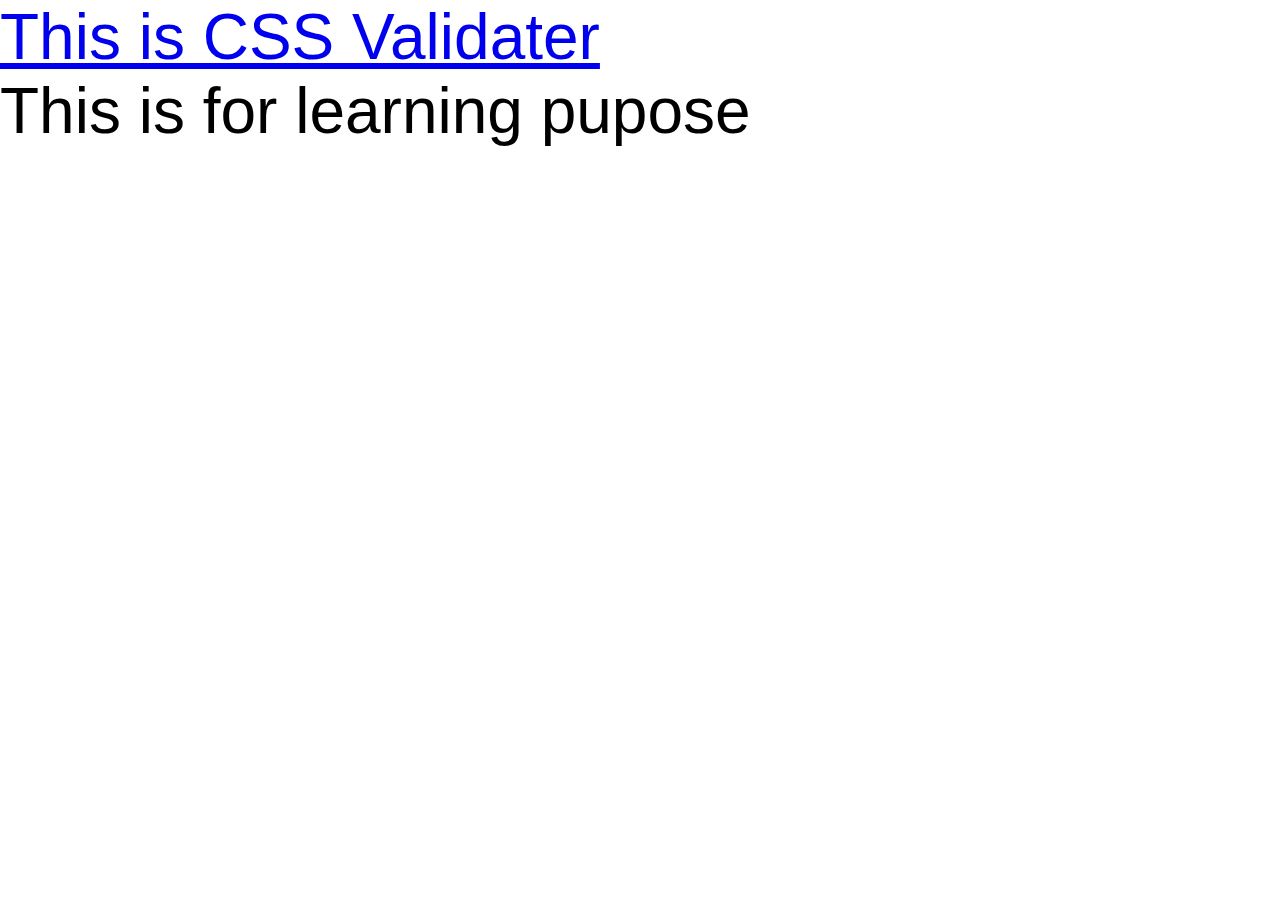
==== css-tutorial/index.html @ 2e0362c1 "Changes for CSS Tutorial" ====
<!DOCTYPE html>
<html lang="en">
<head>
    <meta charset="UTF-8">
    <meta http-equiv="X-UA-Compatible" content="IE=edge">
    <meta name="viewport" content="width=device-width, initial-scale=1.0">
    <title>Document</title>
    <link rel="stylesheet" href="css/style.css">
</head>
<body>
    <a target="_blank" href="https://jigsaw.w3.org/css-validator/">This is CSS Validater</a>
    <p>This is for learning pupose</p>
</body>
</html>
---- css-tutorial/css/style.css ----
*,html{
    margin: 0;
    padding: 0;
    box-sizing: border-box;
}
body{
    font-family: 'Roboto', sans-serif;
    font-size: 64px;
    
}
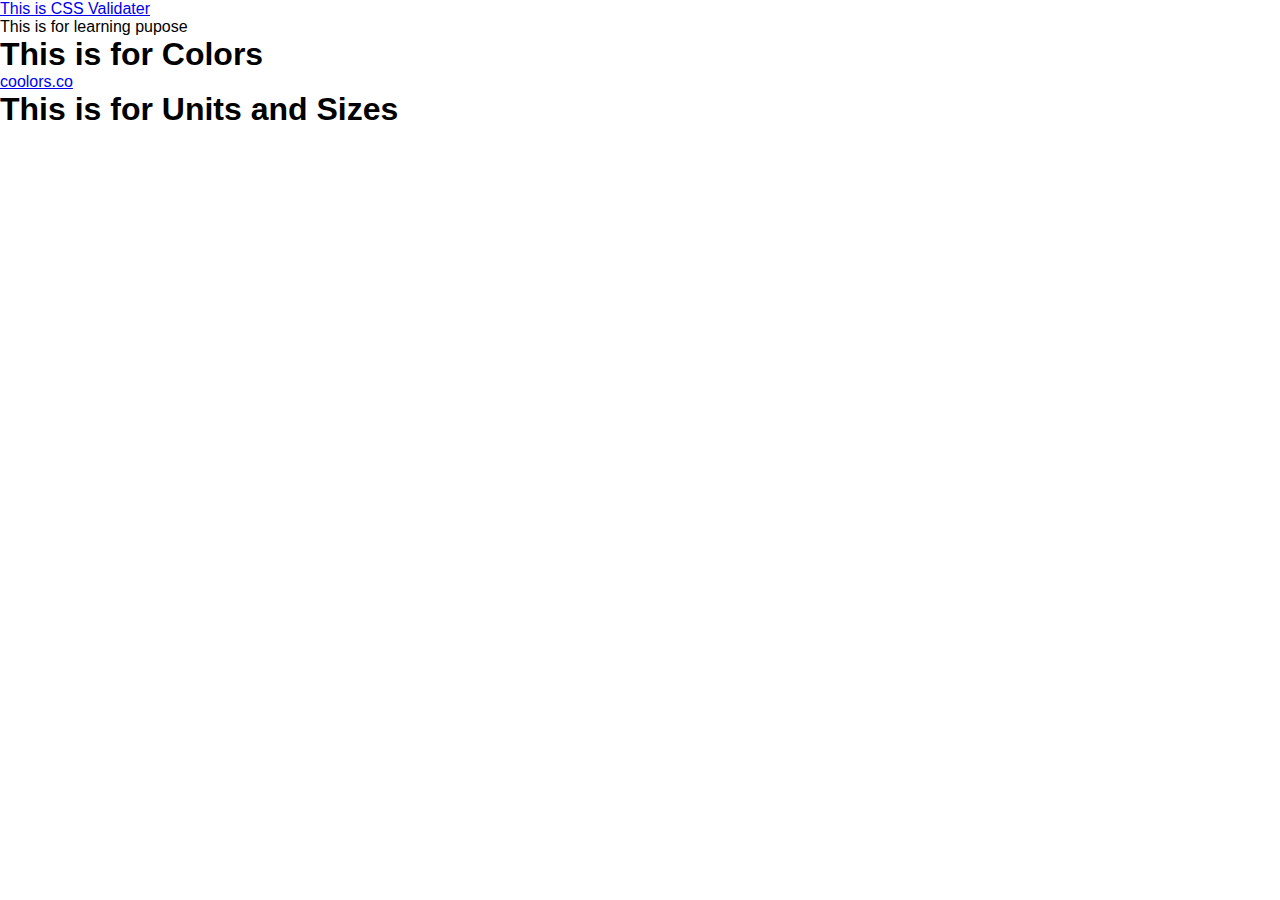
==== commit 4c203436: "Added color platate link" ====
--- a/css-tutorial/index.html
+++ b/css-tutorial/index.html
@@ -10,5 +10,14 @@
 <body>
     <a target="_blank" href="https://jigsaw.w3.org/css-validator/">This is CSS Validater</a>
     <p>This is for learning pupose</p>
+    
+    <section>
+        <h1>This is for Colors</h1>
+        <a target="_blank" href="https://coolors.co/">coolors.co</a>
+
+    </section>
+    <section>
+        <h1>This is for Units and Sizes</h1>
+    </section>
 </body>
 </html>--- a/css-tutorial/css/style.css
+++ b/css-tutorial/css/style.css
@@ -5,6 +5,6 @@
 }
 body{
     font-family: 'Roboto', sans-serif;
-    font-size: 64px;
+    
     
 }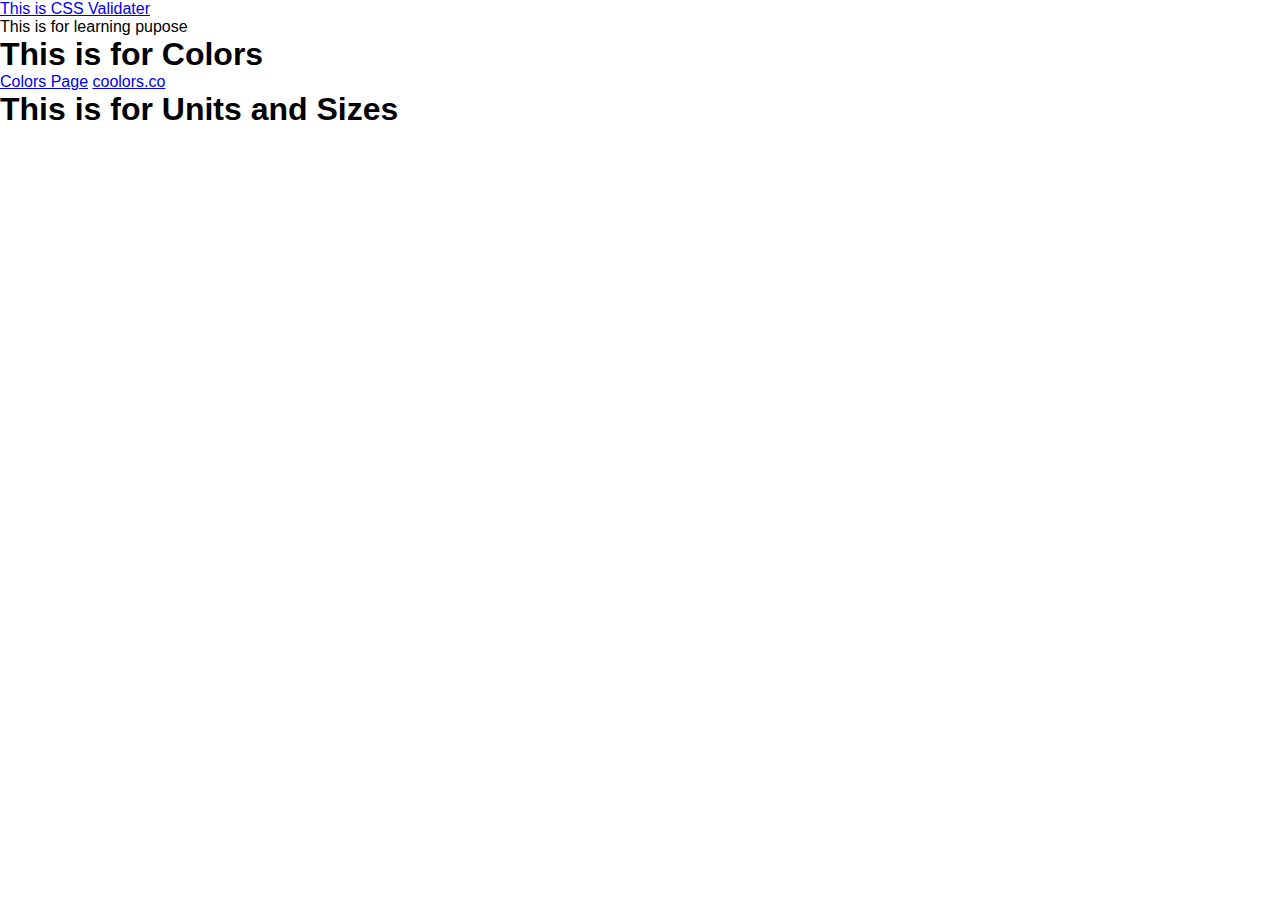
==== commit 25e129a4: "Restructure Directory" ====
--- a/css-tutorial/index.html
+++ b/css-tutorial/index.html
@@ -13,6 +13,7 @@
     
     <section>
         <h1>This is for Colors</h1>
+        <a target="_blank" href="./lesson_1_colors/colours.html">Colors Page</a>
         <a target="_blank" href="https://coolors.co/">coolors.co</a>
 
     </section>
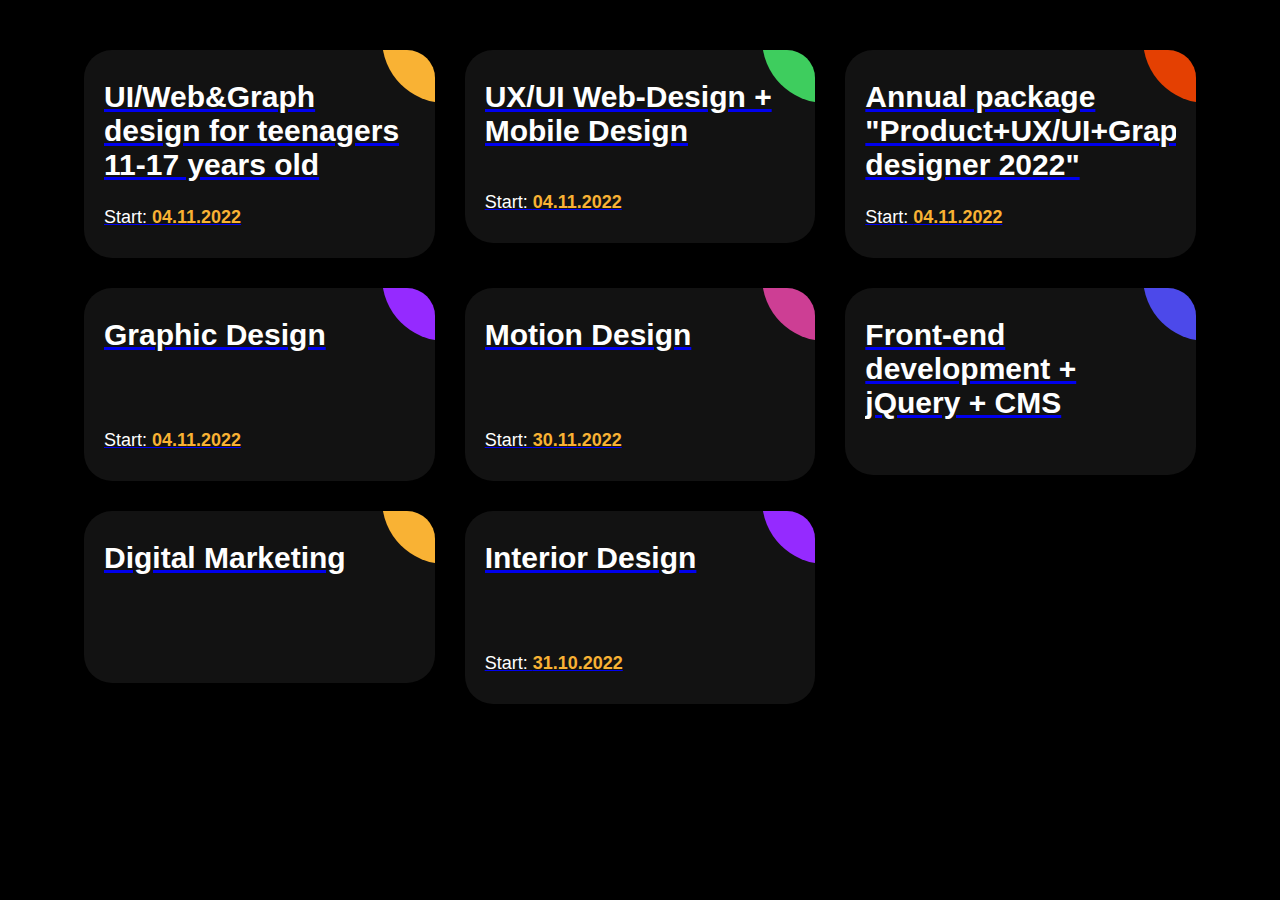
==== commit 157bb2da: "Card Styling" ====
--- a/css-tutorial/index.html
+++ b/css-tutorial/index.html
@@ -1,24 +1,117 @@
 <!DOCTYPE html>
 <html lang="en">
-<head>
-    <meta charset="UTF-8">
-    <meta http-equiv="X-UA-Compatible" content="IE=edge">
-    <meta name="viewport" content="width=device-width, initial-scale=1.0">
+  <head>
+    <meta charset="UTF-8" />
+    <meta http-equiv="X-UA-Compatible" content="IE=edge" />
+    <meta name="viewport" content="width=device-width, initial-scale=1.0" />
     <title>Document</title>
-    <link rel="stylesheet" href="css/style.css">
-</head>
-<body>
-    <a target="_blank" href="https://jigsaw.w3.org/css-validator/">This is CSS Validater</a>
-    <p>This is for learning pupose</p>
-    
-    <section>
-        <h1>This is for Colors</h1>
-        <a target="_blank" href="./lesson_1_colors/colours.html">Colors Page</a>
-        <a target="_blank" href="https://coolors.co/">coolors.co</a>
+    <link rel="stylesheet" href="
+    style.css" />
+  </head>
+  <body>
+    <div class="ag-format-container">
+      <div class="ag-courses_box">
+        <div class="ag-courses_item">
+          <a href="#" class="ag-courses-item_link">
+            <div class="ag-courses-item_bg"></div>
 
-    </section>
-    <section>
-        <h1>This is for Units and Sizes</h1>
-    </section>
-</body>
-</html>+            <div class="ag-courses-item_title">
+              UI/Web&amp;Graph design for teenagers 11-17&#160;years old
+            </div>
+
+            <div class="ag-courses-item_date-box">
+              Start:
+              <span class="ag-courses-item_date"> 04.11.2022 </span>
+            </div>
+          </a>
+        </div>
+
+        <div class="ag-courses_item">
+          <a href="#" class="ag-courses-item_link">
+            <div class="ag-courses-item_bg"></div>
+
+            <div class="ag-courses-item_title">
+              UX/UI Web-Design&#160;+ Mobile Design
+            </div>
+
+            <div class="ag-courses-item_date-box">
+              Start:
+              <span class="ag-courses-item_date"> 04.11.2022 </span>
+            </div>
+          </a>
+        </div>
+
+        <div class="ag-courses_item">
+          <a href="#" class="ag-courses-item_link">
+            <div class="ag-courses-item_bg"></div>
+
+            <div class="ag-courses-item_title">
+              Annual package "Product+UX/UI+Graph designer&#160;2022"
+            </div>
+
+            <div class="ag-courses-item_date-box">
+              Start:
+              <span class="ag-courses-item_date"> 04.11.2022 </span>
+            </div>
+          </a>
+        </div>
+
+        <div class="ag-courses_item">
+          <a href="#" class="ag-courses-item_link">
+            <div class="ag-courses-item_bg"></div>
+
+            <div class="ag-courses-item_title">Graphic Design</div>
+
+            <div class="ag-courses-item_date-box">
+              Start:
+              <span class="ag-courses-item_date"> 04.11.2022 </span>
+            </div>
+          </a>
+        </div>
+
+        <div class="ag-courses_item">
+          <a href="#" class="ag-courses-item_link">
+            <div class="ag-courses-item_bg"></div>
+
+            <div class="ag-courses-item_title">Motion Design</div>
+
+            <div class="ag-courses-item_date-box">
+              Start:
+              <span class="ag-courses-item_date"> 30.11.2022 </span>
+            </div>
+          </a>
+        </div>
+
+        <div class="ag-courses_item">
+          <a href="#" class="ag-courses-item_link">
+            <div class="ag-courses-item_bg"></div>
+
+            <div class="ag-courses-item_title">
+              Front-end development&#160;+ jQuery&#160;+ CMS
+            </div>
+          </a>
+        </div>
+
+        <div class="ag-courses_item">
+          <a href="#" class="ag-courses-item_link">
+            <div class="ag-courses-item_bg"></div>
+            <div class="ag-courses-item_title">Digital Marketing</div>
+          </a>
+        </div>
+
+        <div class="ag-courses_item">
+          <a href="#" class="ag-courses-item_link">
+            <div class="ag-courses-item_bg"></div>
+
+            <div class="ag-courses-item_title">Interior Design</div>
+
+            <div class="ag-courses-item_date-box">
+              Start:
+              <span class="ag-courses-item_date"> 31.10.2022 </span>
+            </div>
+          </a>
+        </div>
+      </div>
+    </div>
+  </body>
+</html>
--- a/css-tutorial/style.css
+++ b/css-tutorial/style.css
@@ -0,0 +1,149 @@
+*,
+html {
+  margin: 0;
+  padding: 0;
+  box-sizing: border-box;
+}
+body {
+  background-color: #000;
+  font-family: "Roboto", sans-serif;
+}
+.ag-format-container {
+  width: 1142px;
+  margin: 0 auto;
+}
+
+.ag-courses_box {
+  display: -webkit-box;
+  display: -ms-flexbox;
+  display: flex;
+  -webkit-box-align: start;
+  -ms-flex-align: start;
+  align-items: flex-start;
+  -ms-flex-wrap: wrap;
+  flex-wrap: wrap;
+
+  padding: 50px 0;
+}
+.ag-courses_item {
+  -ms-flex-preferred-size: calc(33.33333% - 30px);
+  flex-basis: calc(33.33333% - 30px);
+
+  margin: 0 15px 30px;
+
+  overflow: hidden;
+
+  border-radius: 28px;
+}
+.ag-courses-item_link {
+  display: block;
+  padding: 30px 20px;
+  background-color: #121212;
+
+  overflow: hidden;
+
+  position: relative;
+}
+.ag-courses-item_link:hover,
+.ag-courses-item_link:hover .ag-courses-item_date {
+  text-decoration: none;
+  color: #fff;
+}
+.ag-courses-item_link:hover .ag-courses-item_bg {
+  -webkit-transform: scale(10);
+  -ms-transform: scale(10);
+  transform: scale(10);
+}
+.ag-courses-item_title {
+  min-height: 87px;
+  margin: 0 0 25px;
+
+  overflow: hidden;
+
+  font-weight: bold;
+  font-size: 30px;
+  color: #fff;
+
+  z-index: 2;
+  position: relative;
+}
+.ag-courses-item_date-box {
+  font-size: 18px;
+  color: #fff;
+
+  z-index: 2;
+  position: relative;
+}
+.ag-courses-item_date {
+  font-weight: bold;
+  color: #f9b234;
+
+  -webkit-transition: color 0.5s ease;
+  -o-transition: color 0.5s ease;
+  transition: color 0.5s ease;
+}
+.ag-courses-item_bg {
+  height: 128px;
+  width: 128px;
+  background-color: #f9b234;
+
+  z-index: 1;
+  position: absolute;
+  top: -75px;
+  right: -75px;
+
+  border-radius: 50%;
+
+  -webkit-transition: all 0.5s ease;
+  -o-transition: all 0.5s ease;
+  transition: all 0.5s ease;
+}
+.ag-courses_item:nth-child(2n) .ag-courses-item_bg {
+  background-color: #3ecd5e;
+}
+.ag-courses_item:nth-child(3n) .ag-courses-item_bg {
+  background-color: #e44002;
+}
+.ag-courses_item:nth-child(4n) .ag-courses-item_bg {
+  background-color: #952aff;
+}
+.ag-courses_item:nth-child(5n) .ag-courses-item_bg {
+  background-color: #cd3e94;
+}
+.ag-courses_item:nth-child(6n) .ag-courses-item_bg {
+  background-color: #4c49ea;
+}
+
+@media only screen and (max-width: 979px) {
+  .ag-courses_item {
+    -ms-flex-preferred-size: calc(50% - 30px);
+    flex-basis: calc(50% - 30px);
+  }
+  .ag-courses-item_title {
+    font-size: 24px;
+  }
+}
+
+@media only screen and (max-width: 767px) {
+  .ag-format-container {
+    width: 96%;
+  }
+}
+@media only screen and (max-width: 639px) {
+  .ag-courses_item {
+    -ms-flex-preferred-size: 100%;
+    flex-basis: 100%;
+  }
+  .ag-courses-item_title {
+    min-height: 72px;
+    line-height: 1;
+
+    font-size: 24px;
+  }
+  .ag-courses-item_link {
+    padding: 22px 40px;
+  }
+  .ag-courses-item_date-box {
+    font-size: 16px;
+  }
+}
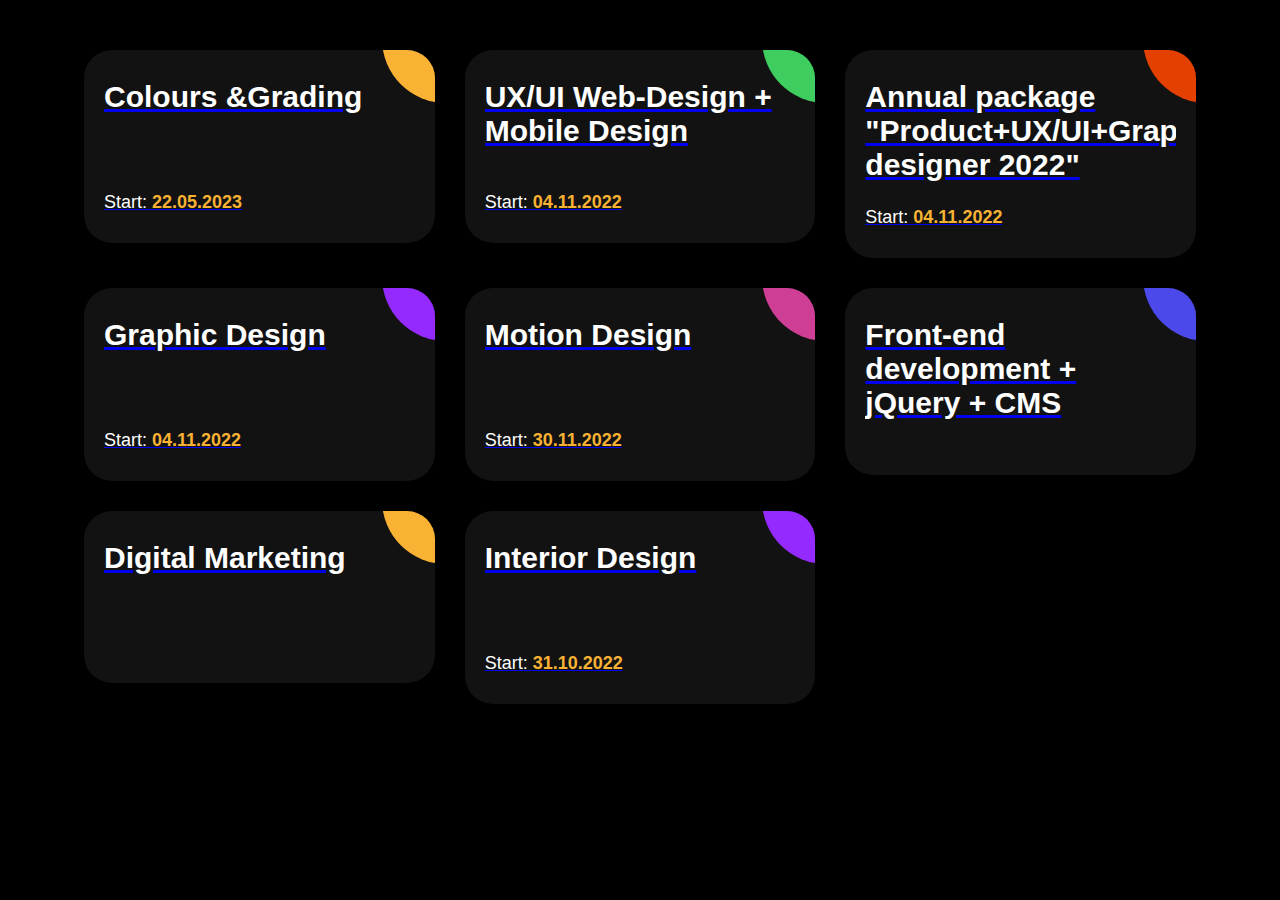
==== commit 3e366c9c: "lColor Page link add" ====
--- a/css-tutorial/index.html
+++ b/css-tutorial/index.html
@@ -12,16 +12,16 @@
     <div class="ag-format-container">
       <div class="ag-courses_box">
         <div class="ag-courses_item">
-          <a href="#" class="ag-courses-item_link">
+          <a href="./lesson_1_colors/colours.html" class="ag-courses-item_link">
             <div class="ag-courses-item_bg"></div>
 
             <div class="ag-courses-item_title">
-              UI/Web&amp;Graph design for teenagers 11-17&#160;years old
+              Colours &amp;Grading
             </div>
 
             <div class="ag-courses-item_date-box">
               Start:
-              <span class="ag-courses-item_date"> 04.11.2022 </span>
+              <span class="ag-courses-item_date"> 22.05.2023 </span>
             </div>
           </a>
         </div>
